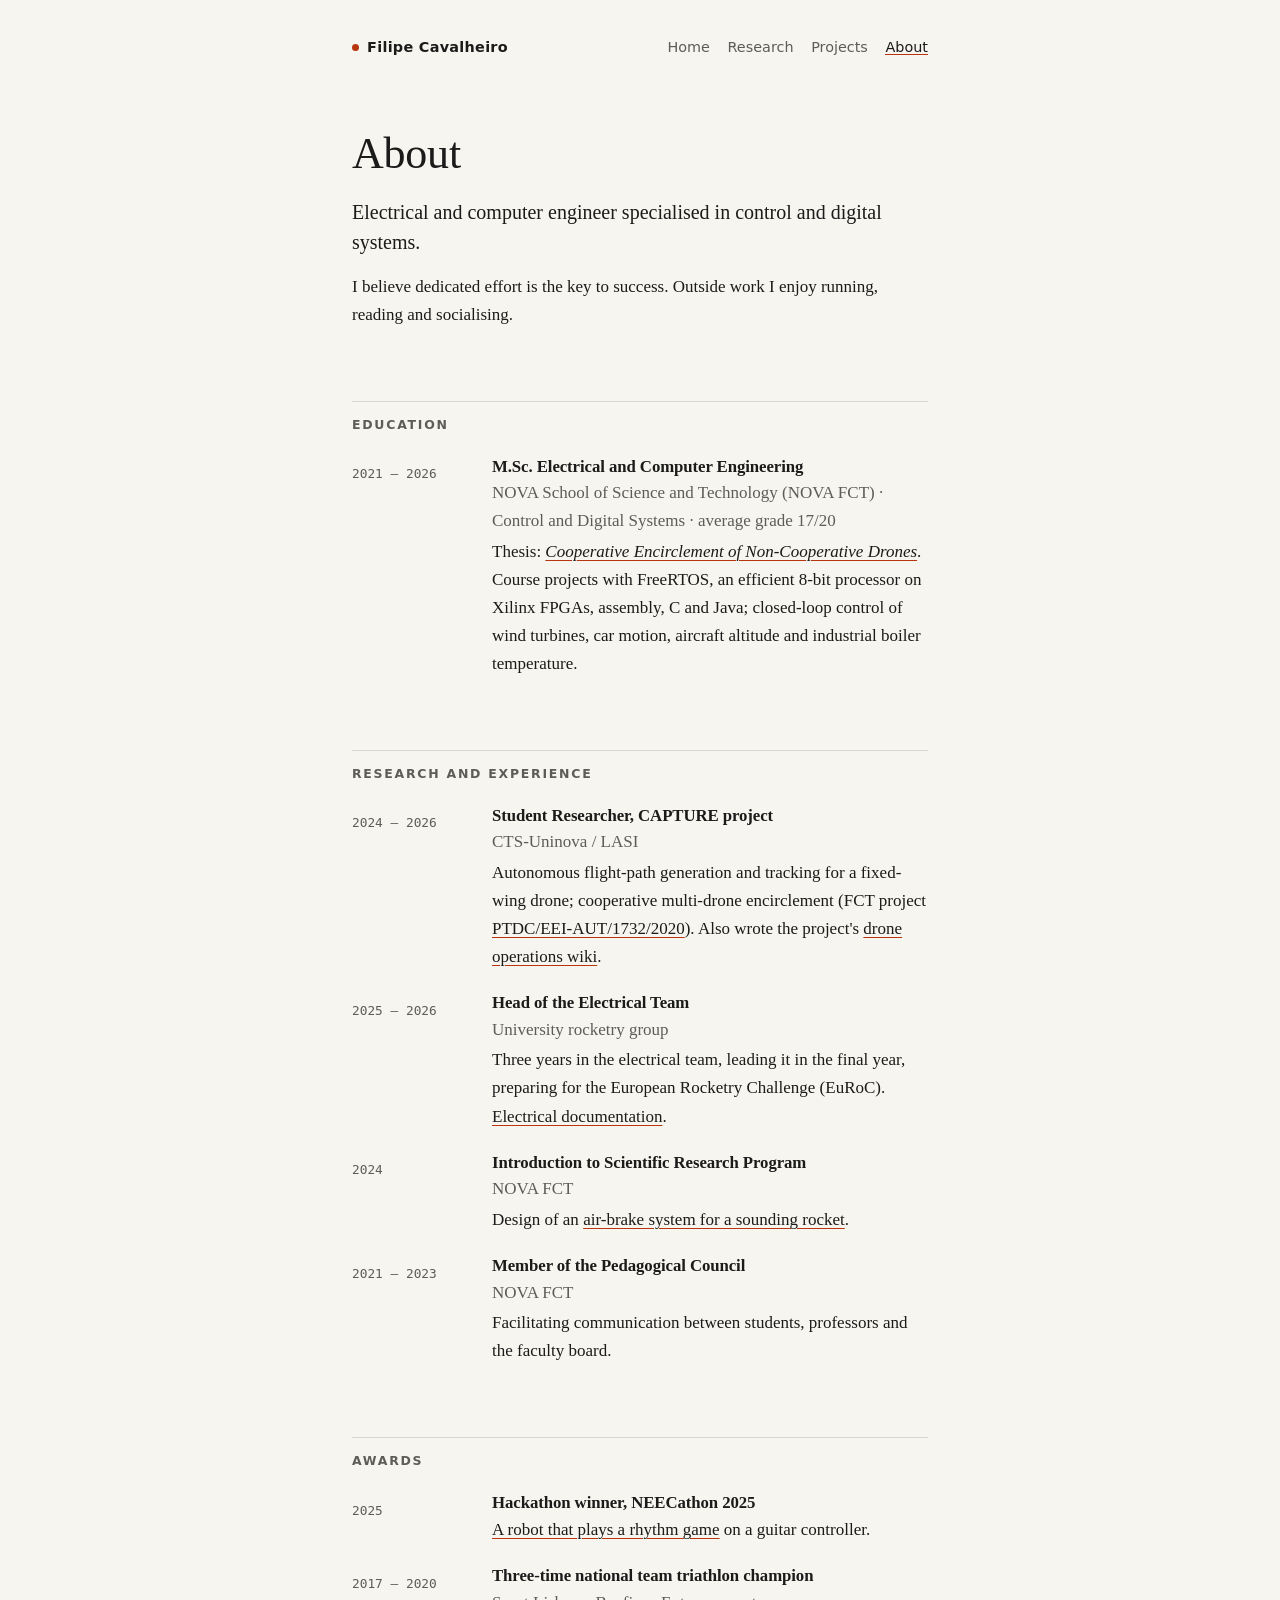
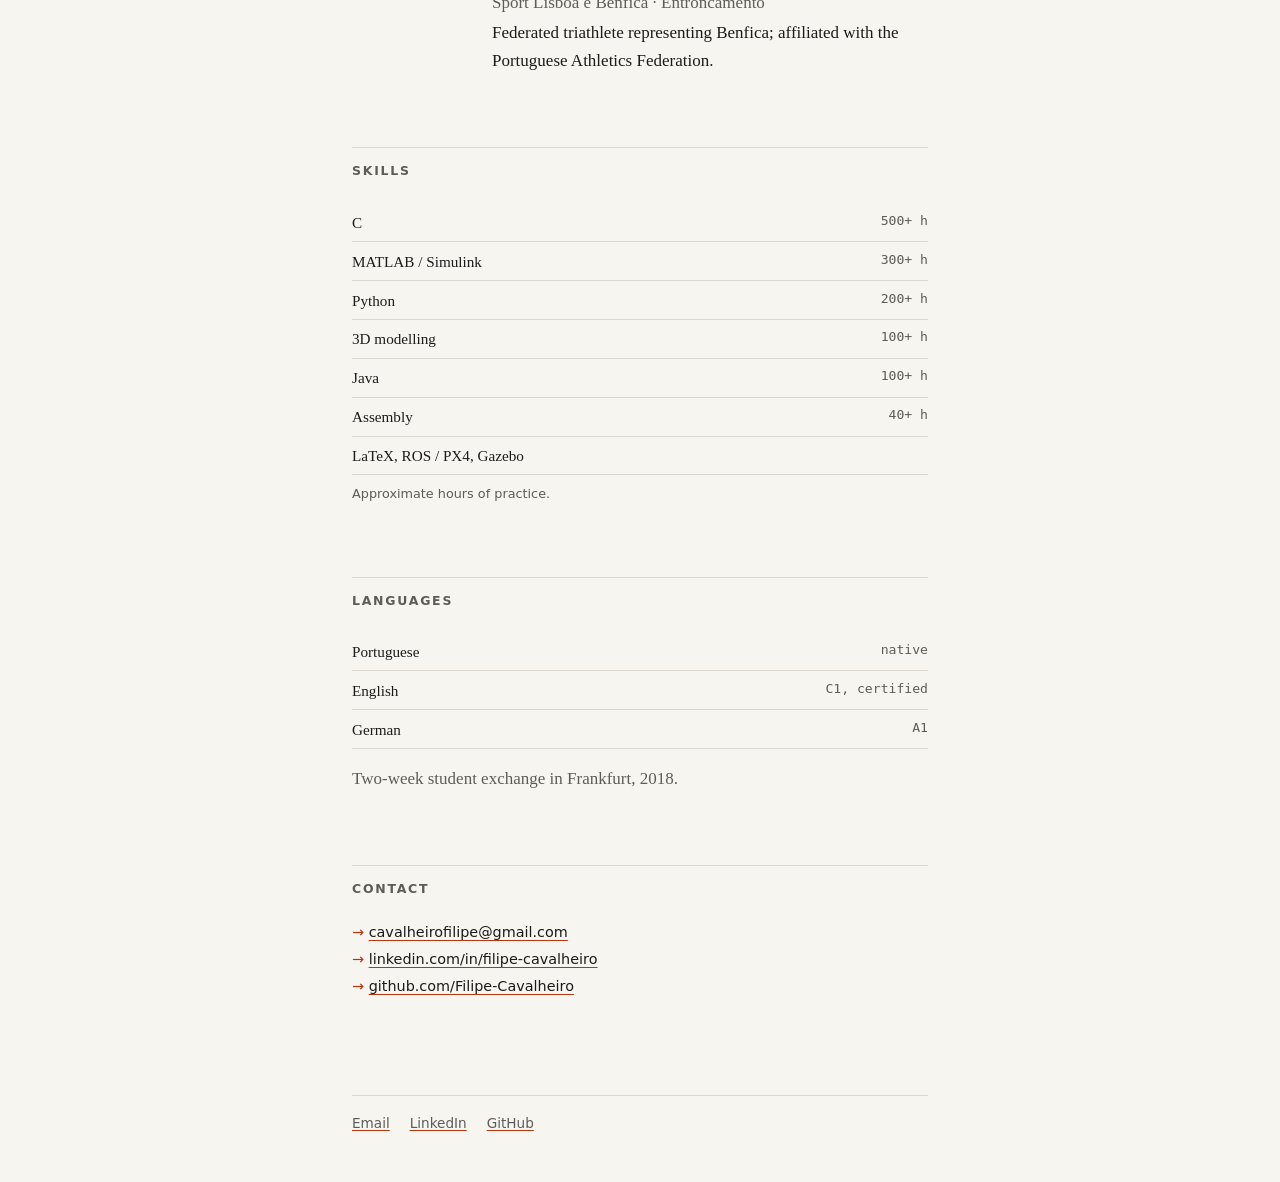
==== about.html @ 800a9ec8 "Personal website: home, research, projects and about pages Plain HTML and CSS, no JavaScript. Conten" ====
<!doctype html>
<html lang="en">
<head>
<meta charset="utf-8">
<meta name="viewport" content="width=device-width, initial-scale=1">
<title>About · Filipe Cavalheiro</title>
<meta name="description" content="Education, experience, skills, languages and sport of Filipe Cavalheiro.">
<meta name="color-scheme" content="light dark">
<link rel="stylesheet" href="style.css">
<link rel="icon" href="data:image/svg+xml,%3Csvg xmlns='http://www.w3.org/2000/svg' viewBox='0 0 16 16'%3E%3Ccircle cx='8' cy='8' r='5' fill='%23b8360f'/%3E%3C/svg%3E">
</head>
<body>
<a class="skip" href="#main">Skip to content</a>
<div class="wrap">
<header class="site-head">
  <a class="name" href="index.html">Filipe Cavalheiro</a>
  <nav aria-label="Main">
    <ul>
      <li><a href="index.html">Home</a></li>
      <li><a href="research.html">Research</a></li>
      <li><a href="projects.html">Projects</a></li>
      <li><a href="about.html" aria-current="page">About</a></li>
    </ul>
  </nav>
</header>

<main id="main">
  <h1>About</h1>
  <!-- TODO: add a high-resolution photo here if you want one (the CV photo is too low-resolution). -->
  <p class="lede">Electrical and computer engineer specialised in control and digital systems.</p>
  <p>I believe dedicated effort is the key to success. Outside work I enjoy running, reading and
    socialising.</p>

  <h2 id="education">Education</h2>
  <div class="entry">
    <p class="when">2021 – 2026</p>
    <div>
      <h3>M.Sc. Electrical and Computer Engineering</h3>
      <!-- TODO: confirm final grade and graduation status / B.Sc. year (CV lists average 17/20). -->
      <p class="muted">NOVA School of Science and Technology (NOVA FCT) · Control and Digital Systems · average grade 17/20</p>
      <p>Thesis: <a href="research.html#thesis"><em>Cooperative Encirclement of Non-Cooperative Drones</em></a>.
        Course projects with FreeRTOS, an efficient 8-bit processor on Xilinx FPGAs, assembly, C and Java;
        closed-loop control of wind turbines, car motion, aircraft altitude and industrial boiler temperature.</p>
    </div>
  </div>

  <h2 id="experience">Research and experience</h2>
  <div class="entry">
    <!-- TODO: confirm end date of the CAPTURE position. -->
    <p class="when">2024 – 2026</p>
    <div>
      <h3>Student Researcher, CAPTURE project</h3>
      <p class="muted">CTS-Uninova / LASI</p>
      <p>Autonomous flight-path generation and tracking for a fixed-wing drone; cooperative multi-drone
        encirclement (FCT project <a href="https://doi.org/10.54499/PTDC/EEI-AUT/1732/2020">PTDC/EEI-AUT/1732/2020</a>).
        Also wrote the project's <a href="https://cybaer-nova.github.io/capture-wiki/">drone operations wiki</a>.</p>
    </div>
  </div>
  <div class="entry">
    <p class="when">2025 – 2026</p>
    <div>
      <h3>Head of the Electrical Team</h3>
      <!-- TODO: add the rocketry team's name and a link to it. -->
      <p class="muted">University rocketry group</p>
      <p>Three years in the electrical team, leading it in the final year, preparing for the European
        Rocketry Challenge (EuRoC).
        <a href="https://github.com/Filipe-Cavalheiro/Euroc_eletro_docs">Electrical documentation</a>.</p>
    </div>
  </div>
  <div class="entry">
    <p class="when">2024</p>
    <div>
      <h3>Introduction to Scientific Research Program</h3>
      <p class="muted">NOVA FCT</p>
      <p>Design of an <a href="projects.html#airbrakes">air-brake system for a sounding rocket</a>.</p>
    </div>
  </div>
  <div class="entry">
    <p class="when">2021 – 2023</p>
    <div>
      <h3>Member of the Pedagogical Council</h3>
      <p class="muted">NOVA FCT</p>
      <p>Facilitating communication between students, professors and the faculty board.</p>
    </div>
  </div>
  <!-- TODO: you have materials from the ML4Space 2023 summer school (Universidade/Other/Ml4space2023). Add it here if you took part officially. -->

  <h2 id="awards">Awards</h2>
  <div class="entry">
    <p class="when">2025</p>
    <div>
      <h3>Hackathon winner, NEECathon 2025</h3>
      <p><a href="projects.html#neecathon">A robot that plays a rhythm game</a> on a guitar controller.</p>
    </div>
  </div>
  <div class="entry">
    <p class="when">2017 – 2020</p>
    <div>
      <h3>Three-time national team triathlon champion</h3>
      <p class="muted">Sport Lisboa e Benfica · Entroncamento</p>
      <p>Federated triathlete representing Benfica; affiliated with the Portuguese Athletics Federation.</p>
    </div>
  </div>

  <h2 id="skills">Skills</h2>
  <table>
    <caption>Approximate hours of practice.</caption>
    <tbody>
      <tr><th scope="row">C</th><td>500+ h</td></tr>
      <tr><th scope="row">MATLAB / Simulink</th><td>300+ h</td></tr>
      <tr><th scope="row">Python</th><td>200+ h</td></tr>
      <tr><th scope="row">3D modelling</th><td>100+ h</td></tr>
      <tr><th scope="row">Java</th><td>100+ h</td></tr>
      <tr><th scope="row">Assembly</th><td>40+ h</td></tr>
      <!-- TODO: add hours for LaTeX, ROS/PX4 and Gazebo if you want them. -->
      <tr><th scope="row">LaTeX, ROS / PX4, Gazebo</th><td></td></tr>
    </tbody>
  </table>

  <h2 id="languages">Languages</h2>
  <table>
    <tbody>
      <tr><th scope="row">Portuguese</th><td>native</td></tr>
      <tr><th scope="row">English</th><td>C1, certified</td></tr>
      <tr><th scope="row">German</th><td>A1</td></tr>
    </tbody>
  </table>
  <p class="muted">Two-week student exchange in Frankfurt, 2018.</p>

  <h2 id="contact">Contact</h2>
  <ul class="links">
    <li><a href="mailto:cavalheirofilipe@gmail.com">cavalheirofilipe@gmail.com</a></li>
    <li><a href="https://linkedin.com/in/filipe-cavalheiro">linkedin.com/in/filipe-cavalheiro</a></li>
    <li><a href="https://github.com/Filipe-Cavalheiro">github.com/Filipe-Cavalheiro</a></li>
  </ul>
</main>

<footer class="site-foot">
  <ul>
    <li><a href="mailto:cavalheirofilipe@gmail.com">Email</a></li>
    <li><a href="https://linkedin.com/in/filipe-cavalheiro">LinkedIn</a></li>
    <li><a href="https://github.com/Filipe-Cavalheiro">GitHub</a></li>
  </ul>
</footer>
</div>
</body>
</html>
---- style.css ----
/* Filipe Cavalheiro — one stylesheet, no JavaScript, system fonts only. */

:root {
  --bg: #f7f5f0;
  --ink: #1b1b1a;
  --muted: #5e5c57;
  --rule: #dcd8cf;
  --accent: #b8360f;           /* the one accent: a vermilion "target" */
  --paper: #ffffff;            /* backdrop for white-background figures */
  --measure: 38rem;
  --serif: Charter, "Bitstream Charter", "Iowan Old Style", "Sitka Text", Cambria, Georgia, serif;
  --sans: system-ui, -apple-system, "Segoe UI", Roboto, "Helvetica Neue", Arial, sans-serif;
  --mono: ui-monospace, "SF Mono", "Cascadia Mono", "DejaVu Sans Mono", Menlo, Consolas, monospace;
  color-scheme: light dark;
}

@media (prefers-color-scheme: dark) {
  :root {
    --bg: #121211;
    --ink: #e9e6df;
    --muted: #a19d94;
    --rule: #34322e;
    --accent: #ff7a4d;
    --paper: #ecebe7;
  }
}

* { box-sizing: border-box; }

html { -webkit-text-size-adjust: 100%; text-size-adjust: 100%; }

body {
  margin: 0;
  background: var(--bg);
  color: var(--ink);
  font: 1.0625rem/1.65 var(--serif);
  font-kerning: normal;
}

.wrap {
  max-width: var(--measure);
  margin: 0 auto;
  padding: 0 1rem;
}

/* ---------- header / nav ---------- */
.site-head {
  display: flex;
  flex-wrap: wrap;
  align-items: baseline;
  justify-content: space-between;
  gap: .5rem 1.5rem;
  padding: 2.25rem 0 1.25rem;
  font-family: var(--sans);
  font-size: .9rem;
}
.site-head .name {
  color: var(--ink);
  text-decoration: none;
  font-weight: 600;
  letter-spacing: .02em;
}
.site-head .name::before {
  content: "";
  display: inline-block;
  width: .5em; height: .5em;
  margin-right: .55em;
  border-radius: 50%;
  background: var(--accent);
  vertical-align: .08em;
}
.site-head nav ul { list-style: none; margin: 0; padding: 0; display: flex; flex-wrap: wrap; gap: .25rem 1.1rem; }
.site-head nav a { color: var(--muted); text-decoration: none; }
.site-head nav a:hover { color: var(--ink); }
.site-head nav a[aria-current="page"] { color: var(--ink); box-shadow: inset 0 -1px 0 var(--accent); }

/* ---------- type ---------- */
h1, h2, h3 { font-family: var(--serif); font-weight: 600; line-height: 1.2; letter-spacing: -.005em; }
h1 { font-size: clamp(2rem, 6vw, 2.75rem); margin: 3rem 0 1rem; font-weight: 500; }
h2 {
  font-family: var(--sans);
  font-size: .78rem;
  font-weight: 600;
  text-transform: uppercase;
  letter-spacing: .14em;
  color: var(--muted);
  margin: 4.5rem 0 1.5rem;
  padding-top: 1rem;
  border-top: 1px solid var(--rule);
}
h3 { font-size: 1.3rem; margin: 3rem 0 .35rem; }
p, ul, ol, dl { margin: 0 0 1rem; }
.lede { font-size: 1.25rem; line-height: 1.5; }
.muted { color: var(--muted); }
strong { font-weight: 600; }

a { color: inherit; text-decoration-color: var(--accent); text-decoration-thickness: 1px; text-underline-offset: .18em; }
a:hover { color: var(--accent); }
a:focus-visible { outline: 2px solid var(--accent); outline-offset: 2px; border-radius: 2px; }

/* small metadata line under a heading: year · venue · tech */
.meta {
  font-family: var(--mono);
  font-size: .8rem;
  color: var(--muted);
  margin: 0 0 1rem;
}
.meta .status { color: var(--accent); }

/* labelled paragraphs inside a project: What / Why / How */
.facts { margin: 0 0 1rem; }
.facts dt {
  font-family: var(--sans);
  font-size: .72rem;
  font-weight: 600;
  text-transform: uppercase;
  letter-spacing: .12em;
  color: var(--muted);
  margin-top: .9rem;
}
.facts dd { margin: .1rem 0 0; }

.links { list-style: none; padding: 0; font-family: var(--sans); font-size: .9rem; }
.links li { margin: .2rem 0; }
.links li::before { content: "→ "; color: var(--accent); }

blockquote.abstract {
  margin: 1rem 0 1.25rem;
  padding: 0 0 0 1rem;
  border-left: 2px solid var(--accent);
  color: var(--ink);
  font-size: .98rem;
}

.tags { list-style: none; padding: 0; display: flex; flex-wrap: wrap; gap: .4rem; font-family: var(--mono); font-size: .75rem; }
.tags li { border: 1px solid var(--rule); border-radius: 999px; padding: .05rem .55rem; color: var(--muted); }

/* ---------- figures ---------- */
figure { margin: 1.75rem 0; }
figure img {
  display: block;
  width: 100%;
  height: auto;
  background: var(--paper);
  border-radius: 3px;
}
figure.narrow img { max-width: 26rem; margin: 0 auto; }
figcaption { font-family: var(--sans); font-size: .8rem; color: var(--muted); margin-top: .5rem; }

/* ---------- home ---------- */
.hero { display: grid; gap: 1rem; margin: 2rem 0 0; }
.hero h1 { margin-top: 1rem; }
.sphere { width: min(15rem, 70vw); height: auto; margin: 1rem auto 0; display: block; color: var(--ink); }
.sphere .orbit { fill: none; stroke: var(--rule); stroke-width: 1; }
.sphere .dots circle { fill: currentColor; }
.sphere .target { fill: var(--accent); }
.sphere .dots { transform-origin: 50% 50%; transform-box: view-box; animation: drift 240s linear infinite; }
@keyframes drift { to { transform: rotate(360deg); } }
@media (prefers-reduced-motion: reduce) { .sphere .dots { animation: none; } }

.highlights { list-style: none; padding: 0; margin: 0; }
.highlights li { padding: .9rem 0; border-bottom: 1px solid var(--rule); }

.highlights .when { display: block; font-family: var(--mono); font-size: .75rem; color: var(--muted); }

/* ---------- entries (about page) ---------- */
.entry { display: grid; grid-template-columns: 7.5rem 1fr; gap: 0 1.25rem; margin: 0 0 1.4rem; }
.entry .when { font-family: var(--mono); font-size: .8rem; color: var(--muted); padding-top: .25rem; }
.entry h3 { font-size: 1.05rem; margin: 0; }
.entry p { margin: .15rem 0 0; }
@media (max-width: 34rem) {
  .entry { grid-template-columns: 1fr; }
  .entry .when { padding-top: 0; }
}

table { border-collapse: collapse; width: 100%; font-size: .95rem; margin: 0 0 1rem; }
th, td { text-align: left; padding: .4rem 0; border-bottom: 1px solid var(--rule); vertical-align: top; }
th { font-weight: 400; }
td { text-align: right; color: var(--muted); font-family: var(--mono); font-size: .82rem; }

.toc { font-family: var(--sans); font-size: .9rem; columns: 2 12rem; padding-left: 1.1rem; }

/* ---------- footer ---------- */
.site-foot {
  margin: 6rem 0 3rem;
  padding-top: 1rem;
  border-top: 1px solid var(--rule);
  font-family: var(--sans);
  font-size: .85rem;
  color: var(--muted);
}
.site-foot ul { list-style: none; padding: 0; display: flex; flex-wrap: wrap; gap: .25rem 1.25rem; margin: 0 0 .5rem; }

.skip { position: absolute; left: -999px; }
.skip:focus { left: 1rem; top: 1rem; background: var(--bg); padding: .25rem .5rem; z-index: 1; }

@media print {
  .site-head nav, .sphere { display: none; }
  body { background: #fff; color: #000; }
}

caption { caption-side: bottom; text-align: left; font-family: var(--sans); font-size: .8rem; color: var(--muted); padding-top: .5rem; }
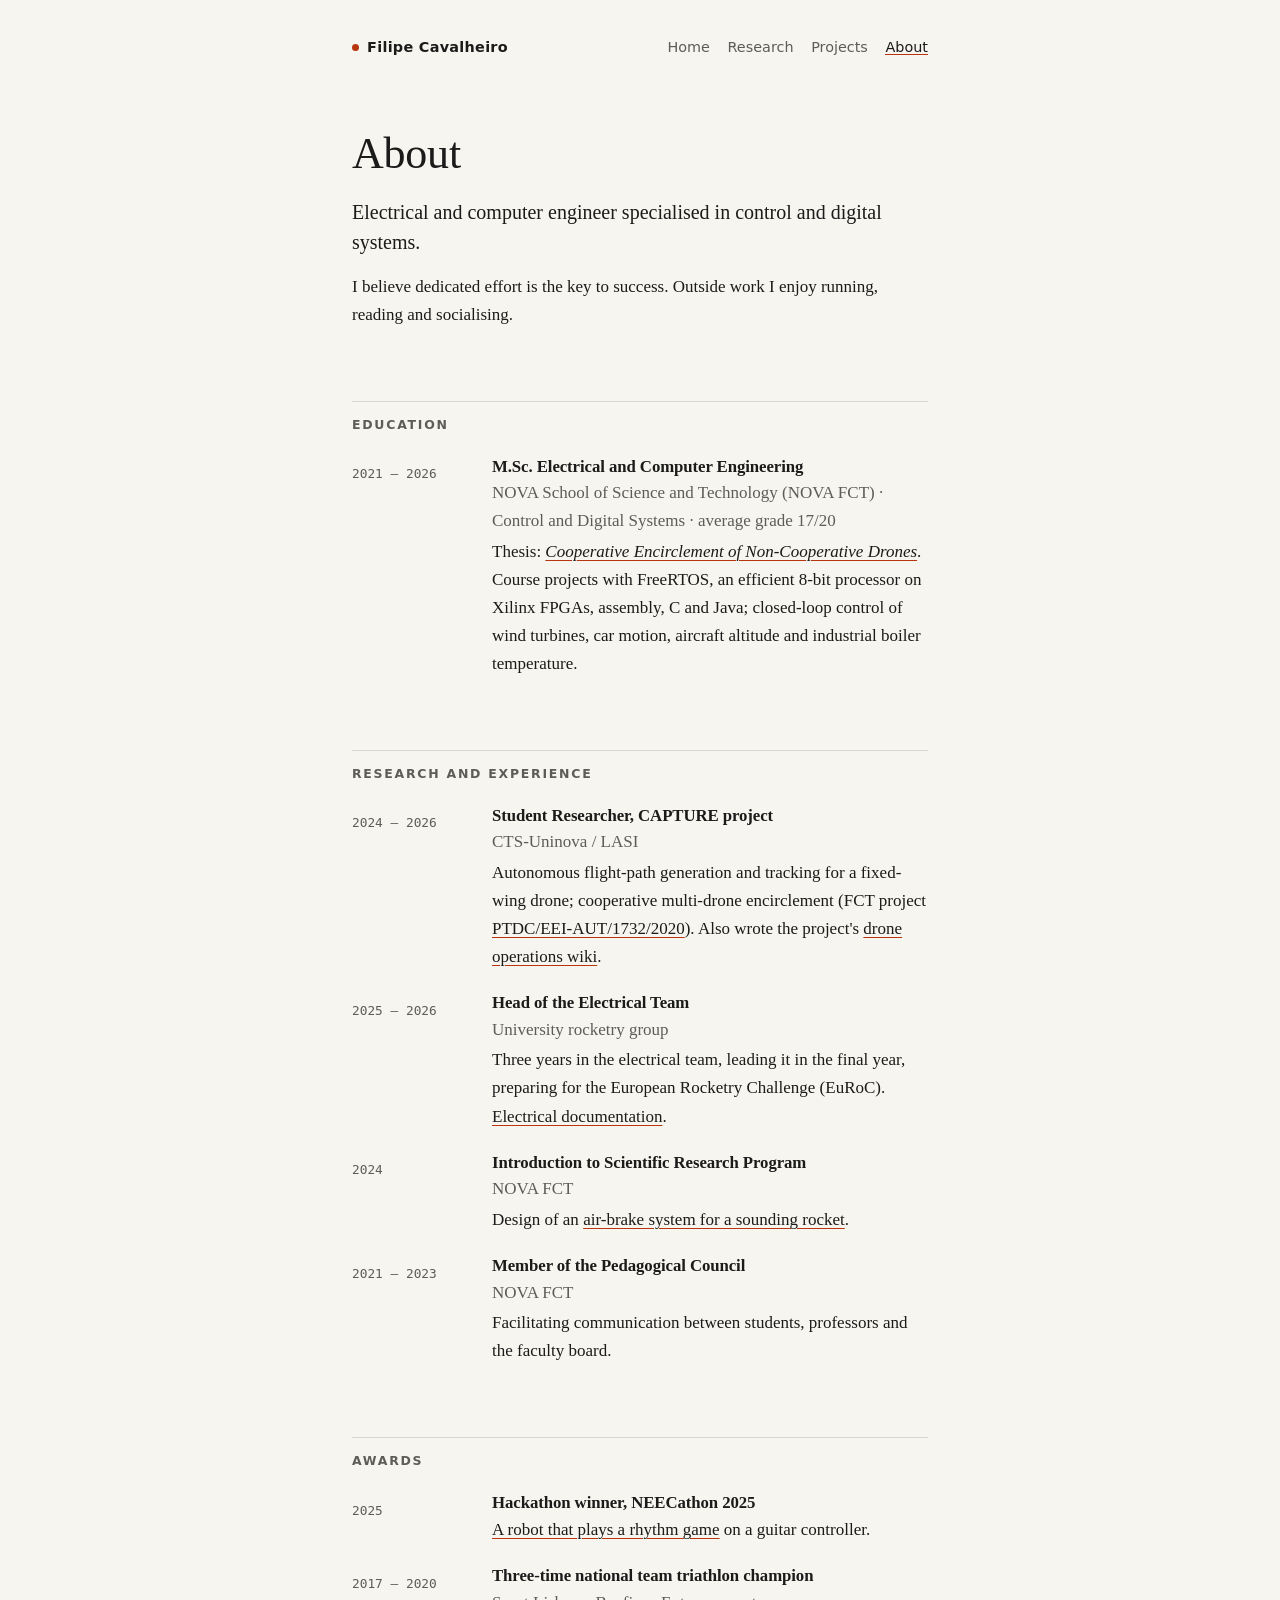
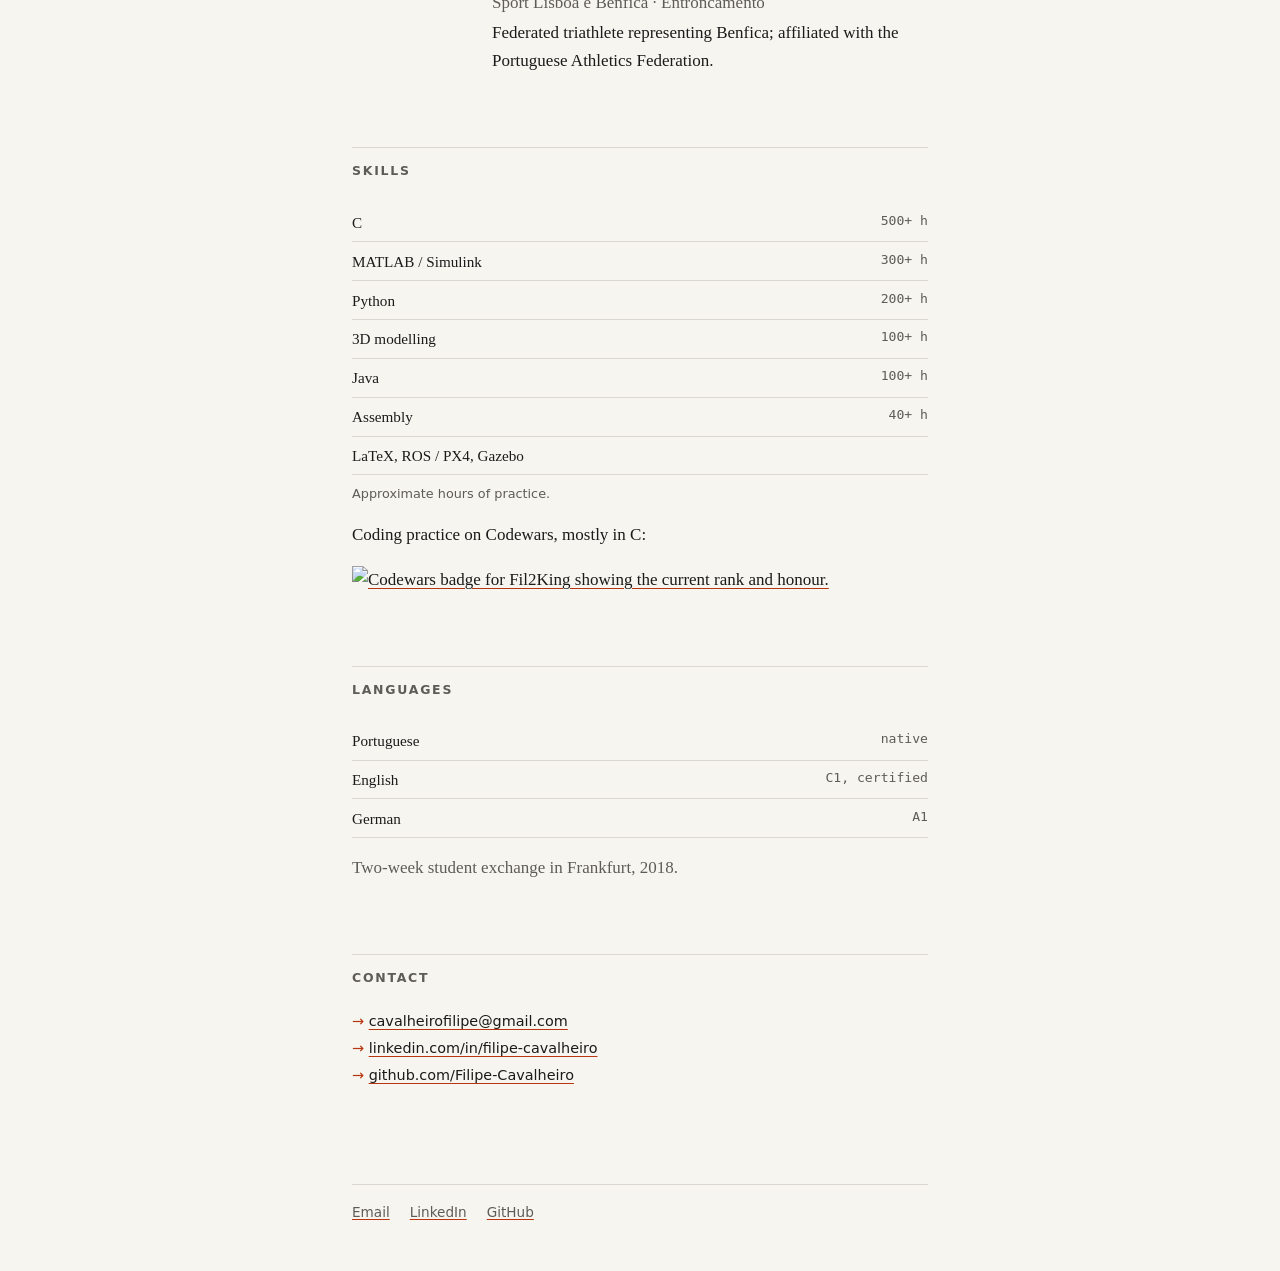
==== commit 29961c03: "Move the Codewars badge from Projects to About > Skills Co-Authored-By: Claude Opus 5.5 <noreply@ant" ====
--- a/about.html
+++ b/about.html
@@ -116,6 +116,10 @@
       <tr><th scope="row">LaTeX, ROS / PX4, Gazebo</th><td></td></tr>
     </tbody>
   </table>
+  <p>Coding practice on Codewars, mostly in C:</p>
+  <p><a href="https://www.codewars.com/users/Fil2King"><img class="badge"
+       src="https://www.codewars.com/users/Fil2King/badges/large" width="400" height="40"
+       alt="Codewars badge for Fil2King showing the current rank and honour."></a></p>
 
   <h2 id="languages">Languages</h2>
   <table>
--- a/style.css
+++ b/style.css
@@ -1,4 +1,4 @@
-/* Filipe Cavalheiro — one stylesheet, no JavaScript, system fonts only. */
+/* Filipe Cavalheiro — one stylesheet, system fonts only; the only script is gallery.js. */
 
 :root {
   --bg: #f7f5f0;
@@ -144,8 +144,62 @@
   background: var(--paper);
   border-radius: 3px;
 }
+img.badge { max-width: 100%; height: auto; vertical-align: middle; }
 figure.narrow img { max-width: 26rem; margin: 0 auto; }
 figcaption { font-family: var(--sans); font-size: .8rem; color: var(--muted); margin-top: .5rem; }
+
+/* ---------- galleries (thumbnails link to the full file; gallery.js adds the viewer) ---------- */
+.gallery {
+  display: grid;
+  grid-template-columns: repeat(auto-fill, minmax(7rem, 1fr));
+  gap: .4rem;
+}
+.gallery a { position: relative; display: block; border-radius: 3px; overflow: hidden; }
+.gallery a:focus-visible { outline: 2px solid var(--accent); outline-offset: 2px; }
+figure .gallery img { aspect-ratio: 1; object-fit: cover; border-radius: 0; transition: opacity .15s; }
+.gallery a:hover img { opacity: .85; }
+.gallery.wide { grid-template-columns: repeat(auto-fill, minmax(10rem, 1fr)); }
+figure .gallery.wide img { aspect-ratio: 16 / 10; }
+a.video-link { position: relative; display: block; }
+.gallery a[data-type="video"]::after, a.video-link::after {
+  content: "";
+  position: absolute; left: 50%; top: 50%;
+  width: 2.2rem; height: 2.2rem; margin: -1.1rem 0 0 -1.1rem;
+  border-radius: 50%;
+  background: rgba(0, 0, 0, .6) url("data:image/svg+xml,%3Csvg xmlns='http://www.w3.org/2000/svg' viewBox='0 0 16 16'%3E%3Cpath d='M6 4.5v7l5.5-3.5z' fill='%23fff'/%3E%3C/svg%3E") center / 1.4rem no-repeat;
+}
+a.video-link::after { width: 3.5rem; height: 3.5rem; margin: -1.75rem 0 0 -1.75rem; background-size: 2.2rem; }
+
+.lightbox {
+  width: 100vw; height: 100vh; max-width: none; max-height: none;
+  margin: 0; padding: 3rem 1rem 1rem; border: 0;
+  background: rgba(10, 10, 10, .94); color: #eee;
+}
+.lightbox::backdrop { background: rgba(10, 10, 10, .6); }
+.lightbox .lb-stage { margin: 0; height: 100%; display: flex; flex-direction: column; align-items: center; justify-content: center; }
+.lightbox .lb-media { display: flex; justify-content: center; min-height: 0; }
+.lightbox .lb-media img, .lightbox .lb-media video {
+  display: block; width: auto; height: auto;
+  max-width: min(100%, 72rem); max-height: calc(100vh - 8rem);
+  background: none; border-radius: 3px;
+}
+.lightbox .lb-caption { color: #c9c6bf; max-width: 40rem; text-align: center; }
+.lightbox .lb-count { position: absolute; top: .9rem; left: 1rem; margin: 0; font: .85rem var(--sans); color: #c9c6bf; }
+.lb-btn {
+  position: absolute; width: 2.75rem; height: 2.75rem;
+  border: 0; border-radius: 50%;
+  background: rgba(255, 255, 255, .12); color: #fff;
+  font: 1.4rem/1 var(--sans); cursor: pointer;
+}
+.lb-btn:hover, .lb-btn:focus-visible { background: rgba(255, 255, 255, .25); }
+.lb-btn:focus-visible { outline: 2px solid var(--accent); }
+.lb-close { top: .5rem; right: .75rem; }
+.lb-prev, .lb-next { top: 50%; margin-top: -1.375rem; }
+.lb-prev { left: .75rem; }
+.lb-next { right: .75rem; }
+@media (max-width: 40rem) {
+  .lb-prev, .lb-next { top: auto; bottom: .75rem; margin: 0; }
+}
 
 /* ---------- home ---------- */
 .hero { display: grid; gap: 1rem; margin: 2rem 0 0; }
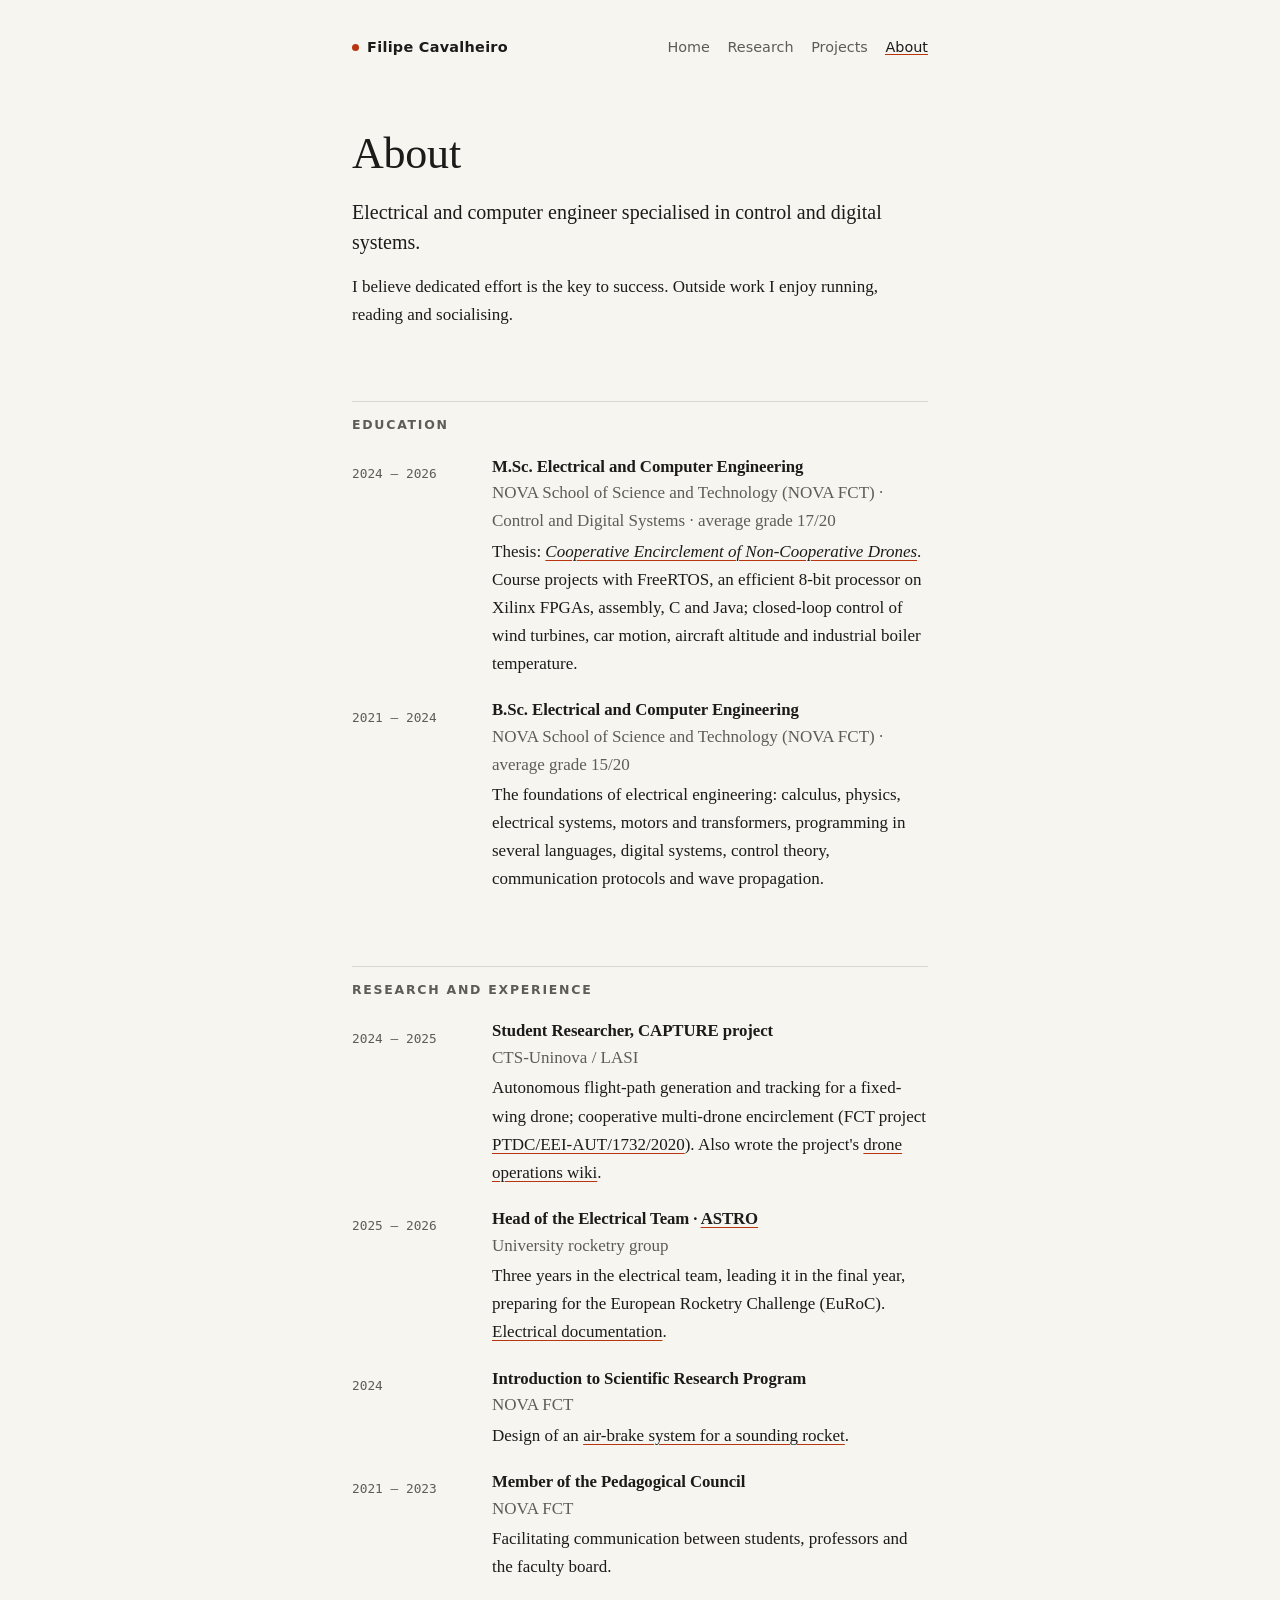
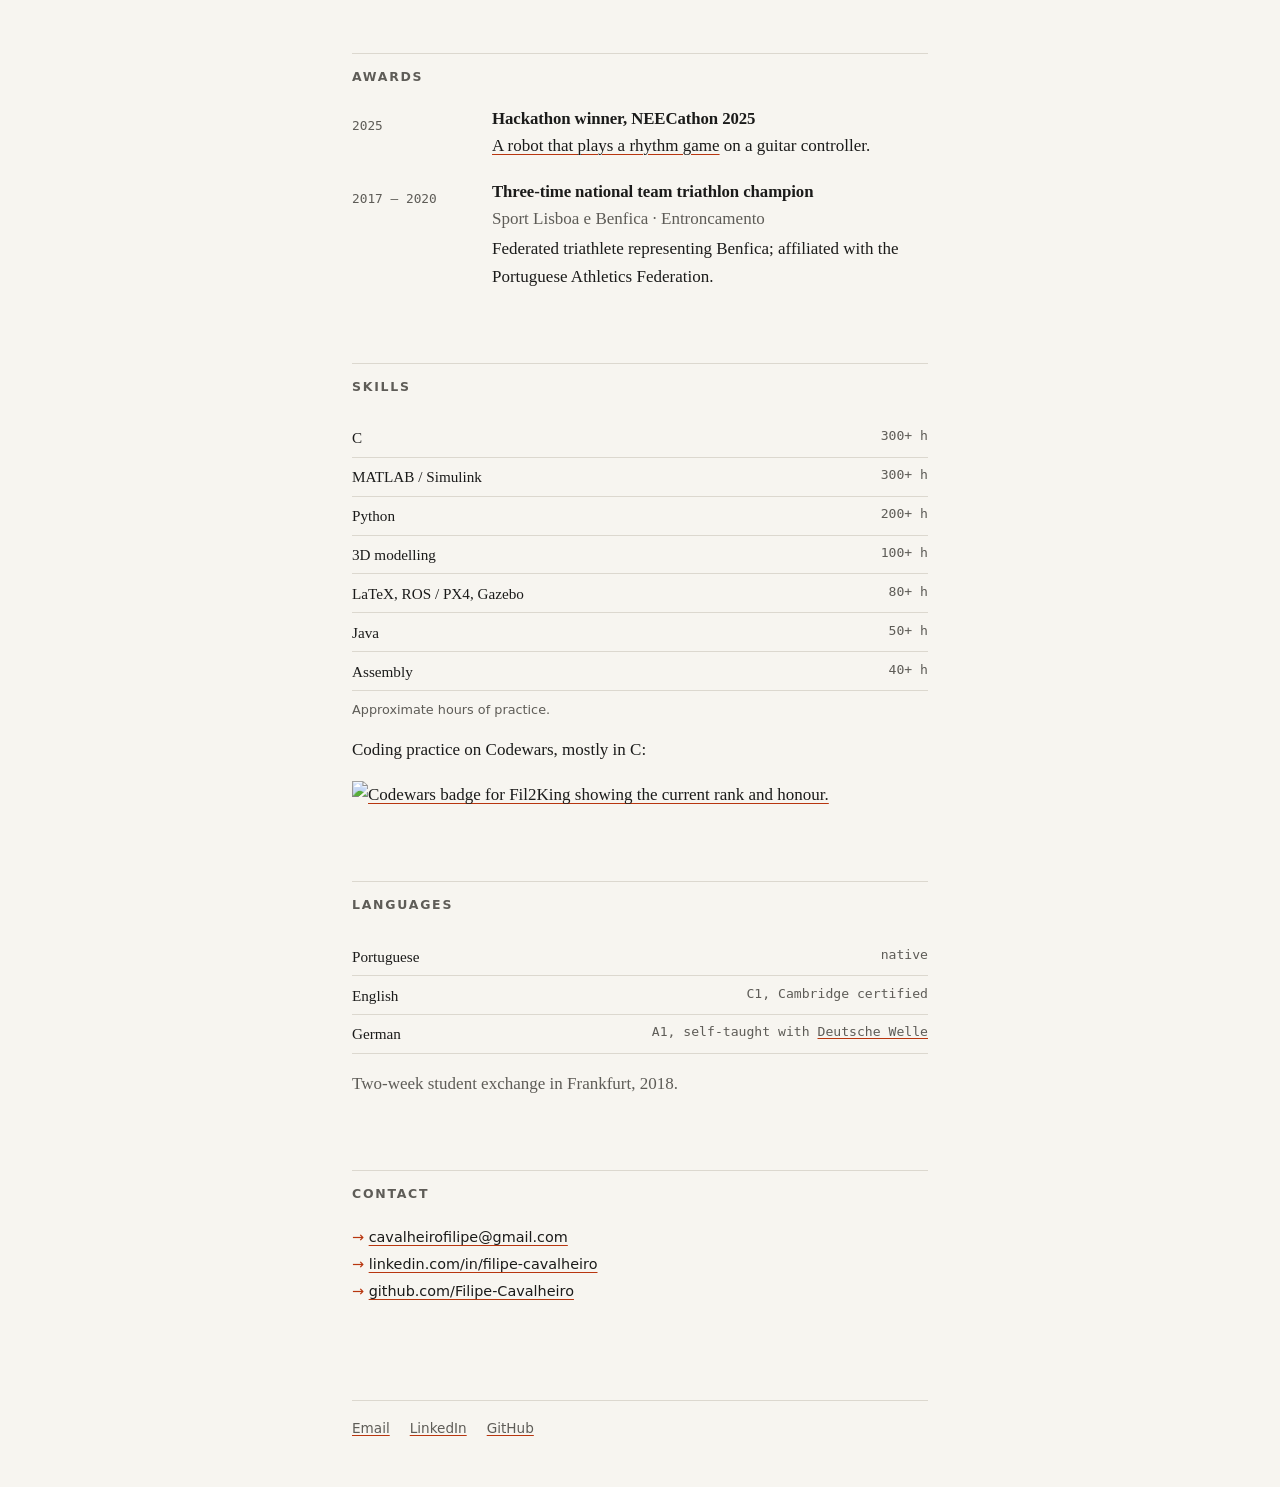
==== commit 1c12de91: "Resolve TODOs: B.Sc. entry, dates, team credits, skills and languages Add the B.Sc. to Education, up" ====
--- a/about.html
+++ b/about.html
@@ -33,10 +33,9 @@
 
   <h2 id="education">Education</h2>
   <div class="entry">
-    <p class="when">2021 – 2026</p>
+    <p class="when">2024 – 2026</p>
     <div>
       <h3>M.Sc. Electrical and Computer Engineering</h3>
-      <!-- TODO: confirm final grade and graduation status / B.Sc. year (CV lists average 17/20). -->
       <p class="muted">NOVA School of Science and Technology (NOVA FCT) · Control and Digital Systems · average grade 17/20</p>
       <p>Thesis: <a href="research.html#thesis"><em>Cooperative Encirclement of Non-Cooperative Drones</em></a>.
         Course projects with FreeRTOS, an efficient 8-bit processor on Xilinx FPGAs, assembly, C and Java;
@@ -44,10 +43,20 @@
     </div>
   </div>
 
+  <div class="entry">
+    <p class="when">2021 – 2024</p>
+    <div>
+      <h3>B.Sc. Electrical and Computer Engineering</h3>
+      <p class="muted">NOVA School of Science and Technology (NOVA FCT) · average grade 15/20</p>
+      <p>The foundations of electrical engineering: calculus, physics, electrical systems, motors and
+        transformers, programming in several languages, digital systems, control theory, communication
+        protocols and wave propagation.</p>
+    </div>
+  </div>
+
   <h2 id="experience">Research and experience</h2>
   <div class="entry">
-    <!-- TODO: confirm end date of the CAPTURE position. -->
-    <p class="when">2024 – 2026</p>
+    <p class="when">2024 – 2025</p>
     <div>
       <h3>Student Researcher, CAPTURE project</h3>
       <p class="muted">CTS-Uninova / LASI</p>
@@ -59,8 +68,7 @@
   <div class="entry">
     <p class="when">2025 – 2026</p>
     <div>
-      <h3>Head of the Electrical Team</h3>
-      <!-- TODO: add the rocketry team's name and a link to it. -->
+      <h3>Head of the Electrical Team · <a href="https://www.instagram.com/astro.nuar/">ASTRO</a></h3>
       <p class="muted">University rocketry group</p>
       <p>Three years in the electrical team, leading it in the final year, preparing for the European
         Rocketry Challenge (EuRoC).
@@ -83,7 +91,6 @@
       <p>Facilitating communication between students, professors and the faculty board.</p>
     </div>
   </div>
-  <!-- TODO: you have materials from the ML4Space 2023 summer school (Universidade/Other/Ml4space2023). Add it here if you took part officially. -->
 
   <h2 id="awards">Awards</h2>
   <div class="entry">
@@ -106,14 +113,13 @@
   <table>
     <caption>Approximate hours of practice.</caption>
     <tbody>
-      <tr><th scope="row">C</th><td>500+ h</td></tr>
+      <tr><th scope="row">C</th><td>300+ h</td></tr>
       <tr><th scope="row">MATLAB / Simulink</th><td>300+ h</td></tr>
       <tr><th scope="row">Python</th><td>200+ h</td></tr>
       <tr><th scope="row">3D modelling</th><td>100+ h</td></tr>
-      <tr><th scope="row">Java</th><td>100+ h</td></tr>
+      <tr><th scope="row">LaTeX, ROS / PX4, Gazebo</th><td>80+ h</td></tr>
+      <tr><th scope="row">Java</th><td>50+ h</td></tr>
       <tr><th scope="row">Assembly</th><td>40+ h</td></tr>
-      <!-- TODO: add hours for LaTeX, ROS/PX4 and Gazebo if you want them. -->
-      <tr><th scope="row">LaTeX, ROS / PX4, Gazebo</th><td></td></tr>
     </tbody>
   </table>
   <p>Coding practice on Codewars, mostly in C:</p>
@@ -125,8 +131,8 @@
   <table>
     <tbody>
       <tr><th scope="row">Portuguese</th><td>native</td></tr>
-      <tr><th scope="row">English</th><td>C1, certified</td></tr>
-      <tr><th scope="row">German</th><td>A1</td></tr>
+      <tr><th scope="row">English</th><td>C1, Cambridge certified</td></tr>
+      <tr><th scope="row">German</th><td>A1, self-taught with <a href="https://learngerman.dw.com">Deutsche Welle</a></td></tr>
     </tbody>
   </table>
   <p class="muted">Two-week student exchange in Frankfurt, 2018.</p>
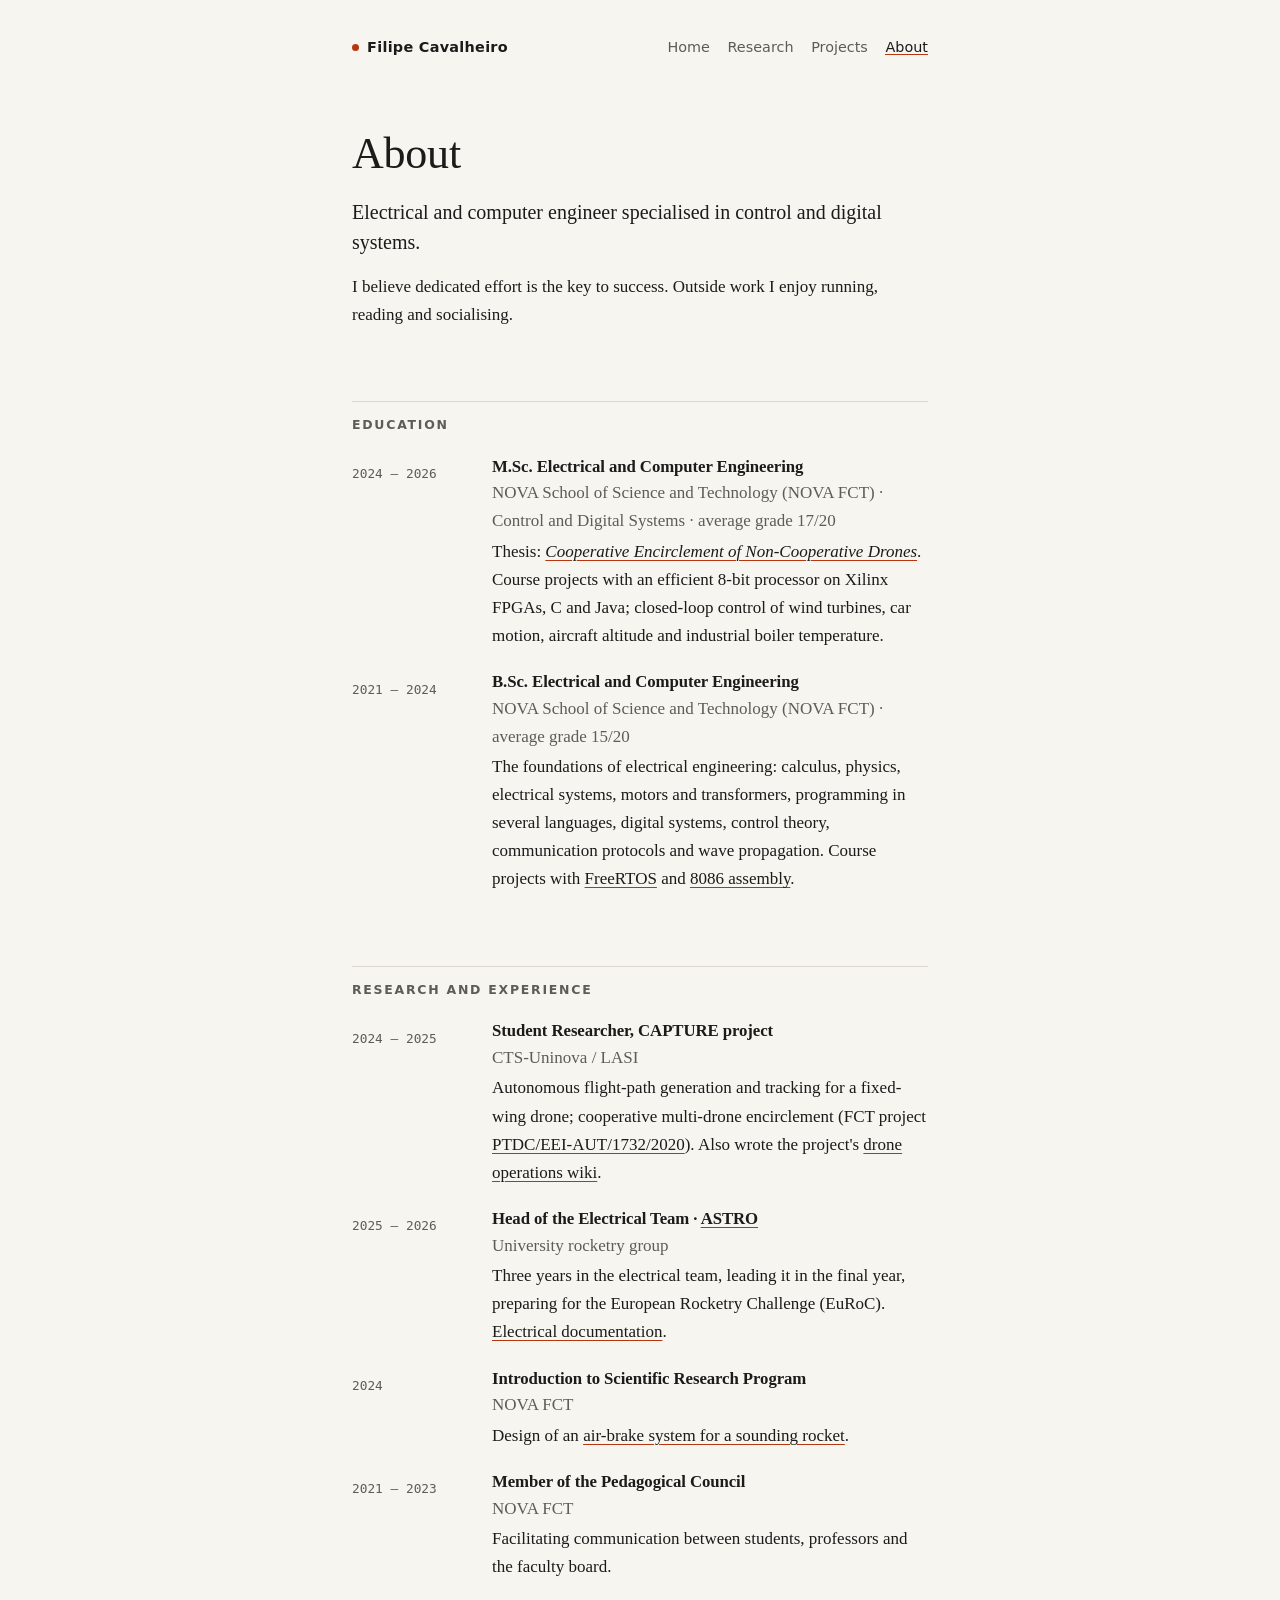
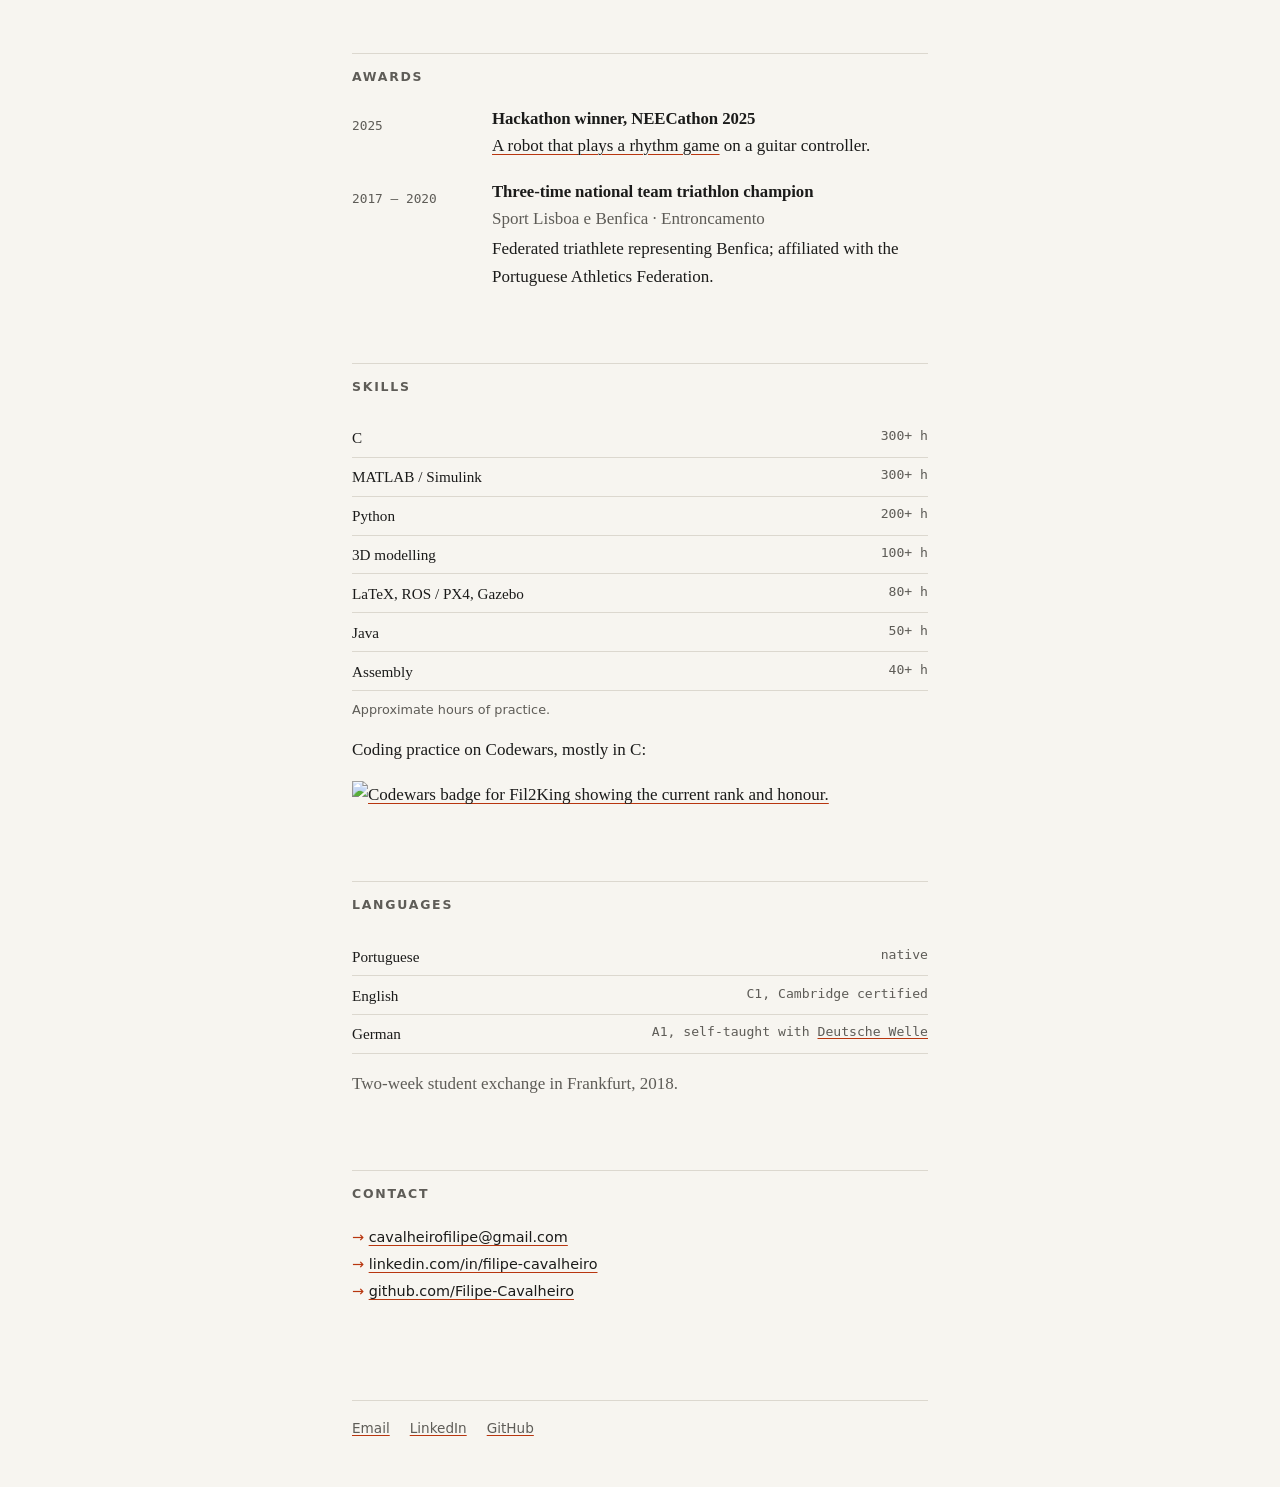
==== commit 36b42bc5: "About: move the FreeRTOS and assembly course projects to the B.Sc. Co-Authored-By: Claude Opus 5.5 <" ====
--- a/about.html
+++ b/about.html
@@ -38,8 +38,8 @@
       <h3>M.Sc. Electrical and Computer Engineering</h3>
       <p class="muted">NOVA School of Science and Technology (NOVA FCT) · Control and Digital Systems · average grade 17/20</p>
       <p>Thesis: <a href="research.html#thesis"><em>Cooperative Encirclement of Non-Cooperative Drones</em></a>.
-        Course projects with FreeRTOS, an efficient 8-bit processor on Xilinx FPGAs, assembly, C and Java;
-        closed-loop control of wind turbines, car motion, aircraft altitude and industrial boiler temperature.</p>
+        Course projects with an efficient 8-bit processor on Xilinx FPGAs, C and Java; closed-loop control
+        of wind turbines, car motion, aircraft altitude and industrial boiler temperature.</p>
     </div>
   </div>
 
@@ -50,7 +50,8 @@
       <p class="muted">NOVA School of Science and Technology (NOVA FCT) · average grade 15/20</p>
       <p>The foundations of electrical engineering: calculus, physics, electrical systems, motors and
         transformers, programming in several languages, digital systems, control theory, communication
-        protocols and wave propagation.</p>
+        protocols and wave propagation. Course projects with <a href="projects.html#str">FreeRTOS</a> and
+        <a href="projects.html#game-of-life">8086 assembly</a>.</p>
     </div>
   </div>
 
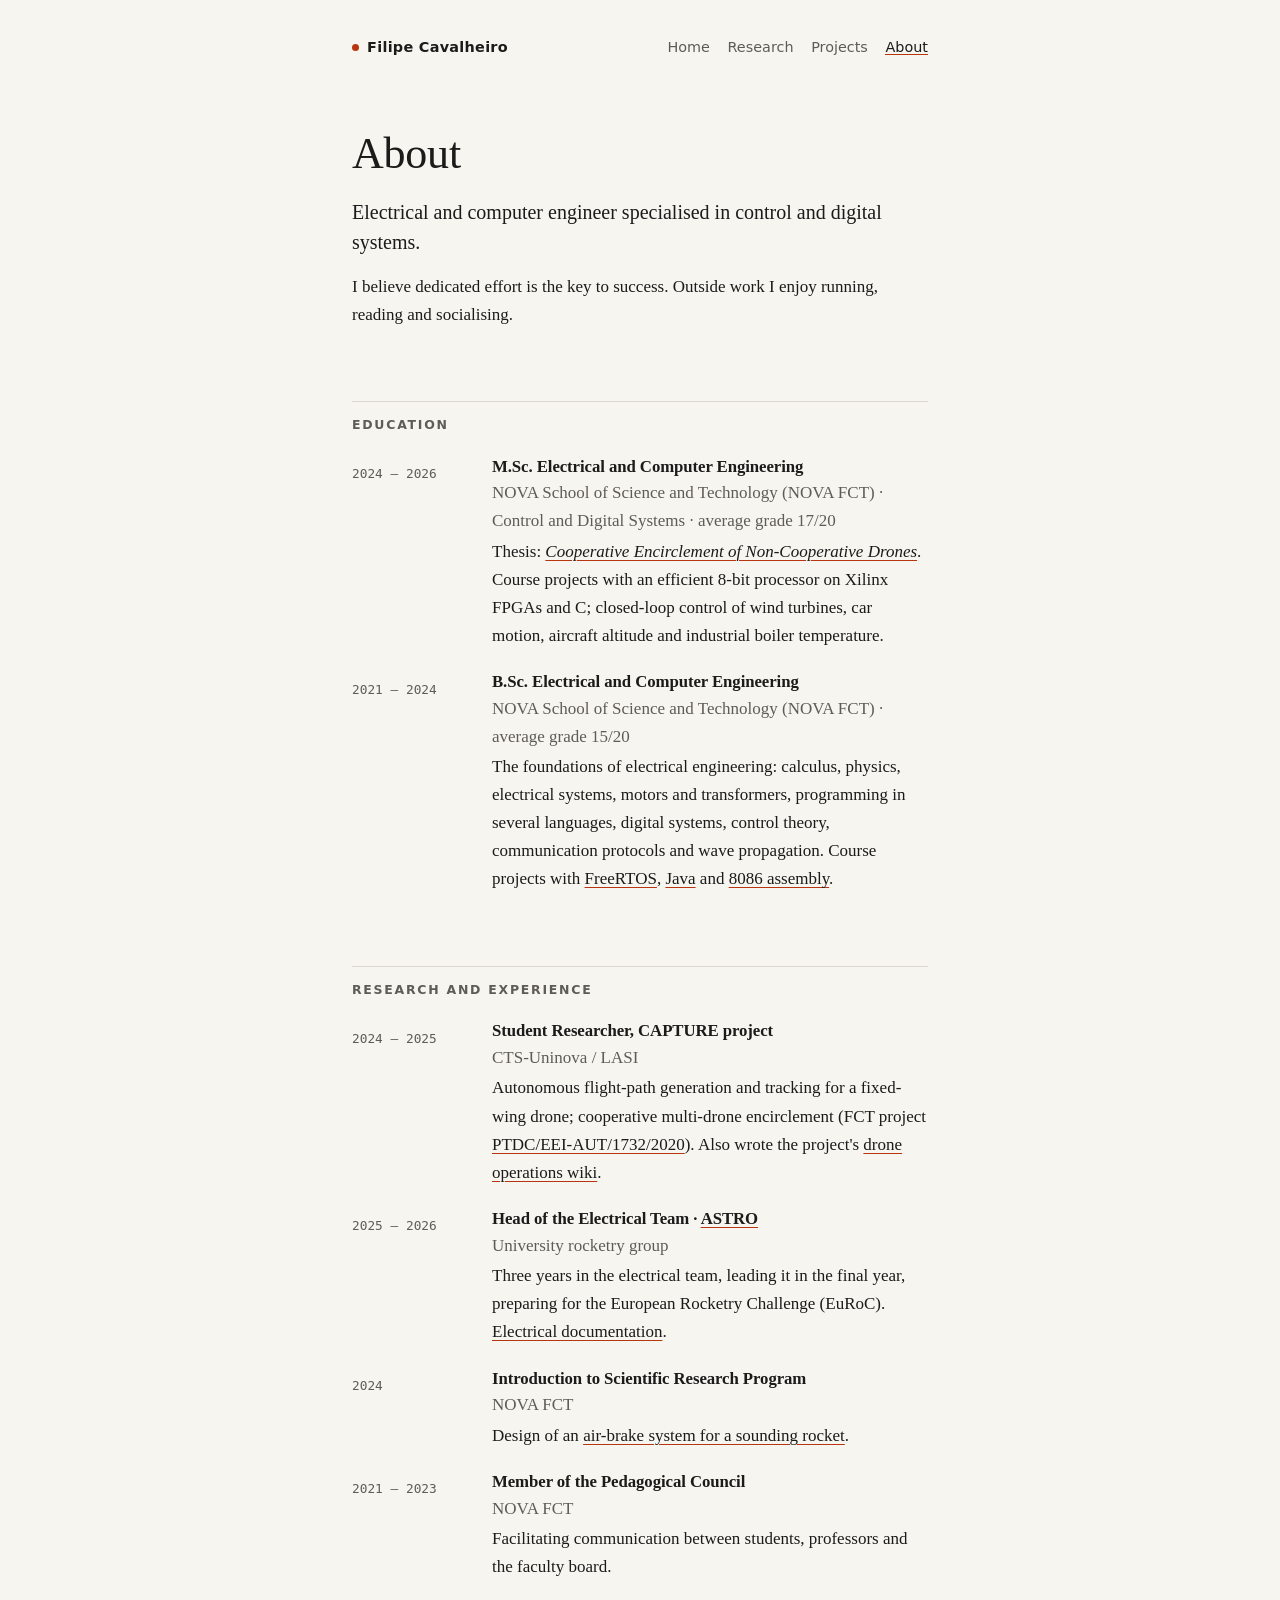
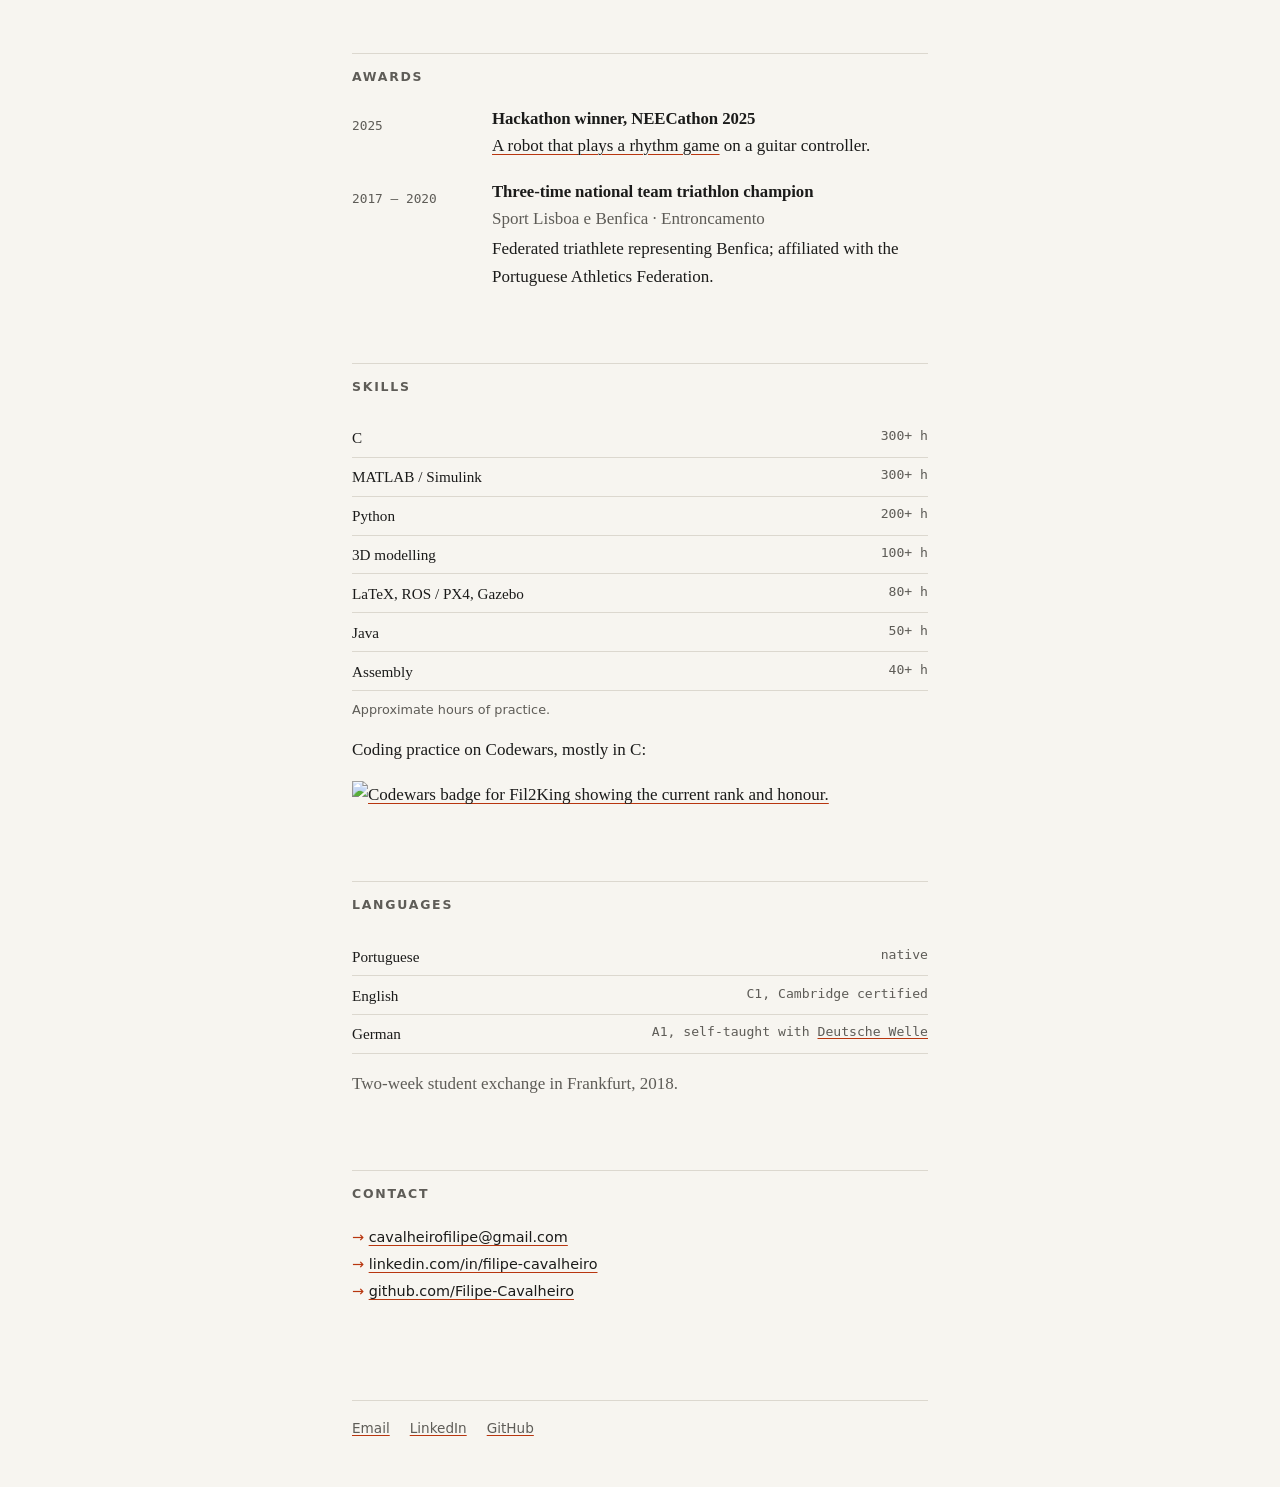
==== commit 2fe2b8db: "About: move the Java course projects to the B.Sc. Co-Authored-By: Claude Opus 5.5 <noreply@anthropic" ====
--- a/about.html
+++ b/about.html
@@ -38,8 +38,8 @@
       <h3>M.Sc. Electrical and Computer Engineering</h3>
       <p class="muted">NOVA School of Science and Technology (NOVA FCT) · Control and Digital Systems · average grade 17/20</p>
       <p>Thesis: <a href="research.html#thesis"><em>Cooperative Encirclement of Non-Cooperative Drones</em></a>.
-        Course projects with an efficient 8-bit processor on Xilinx FPGAs, C and Java; closed-loop control
-        of wind turbines, car motion, aircraft altitude and industrial boiler temperature.</p>
+        Course projects with an efficient 8-bit processor on Xilinx FPGAs and C; closed-loop control of
+        wind turbines, car motion, aircraft altitude and industrial boiler temperature.</p>
     </div>
   </div>
 
@@ -50,8 +50,8 @@
       <p class="muted">NOVA School of Science and Technology (NOVA FCT) · average grade 15/20</p>
       <p>The foundations of electrical engineering: calculus, physics, electrical systems, motors and
         transformers, programming in several languages, digital systems, control theory, communication
-        protocols and wave propagation. Course projects with <a href="projects.html#str">FreeRTOS</a> and
-        <a href="projects.html#game-of-life">8086 assembly</a>.</p>
+        protocols and wave propagation. Course projects with <a href="projects.html#str">FreeRTOS</a>,
+        <a href="projects.html#str">Java</a> and <a href="projects.html#game-of-life">8086 assembly</a>.</p>
     </div>
   </div>
 
